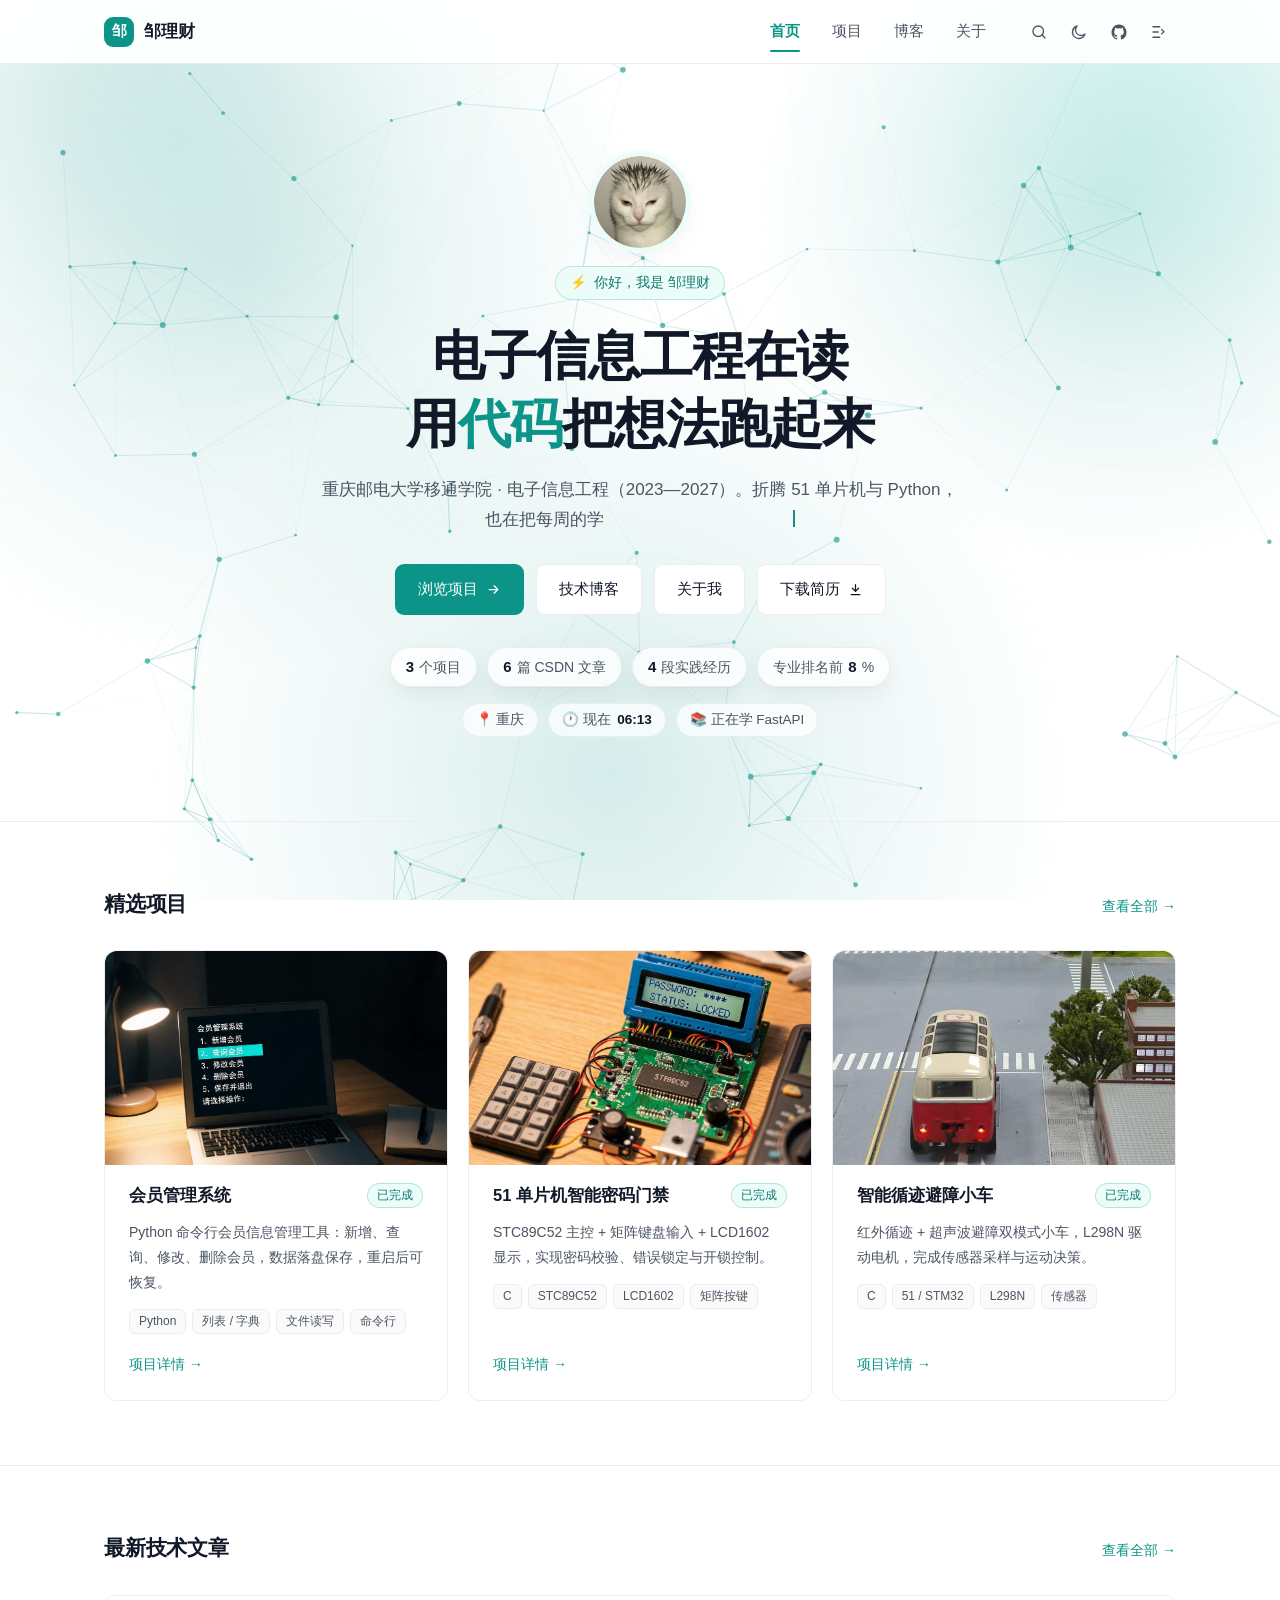
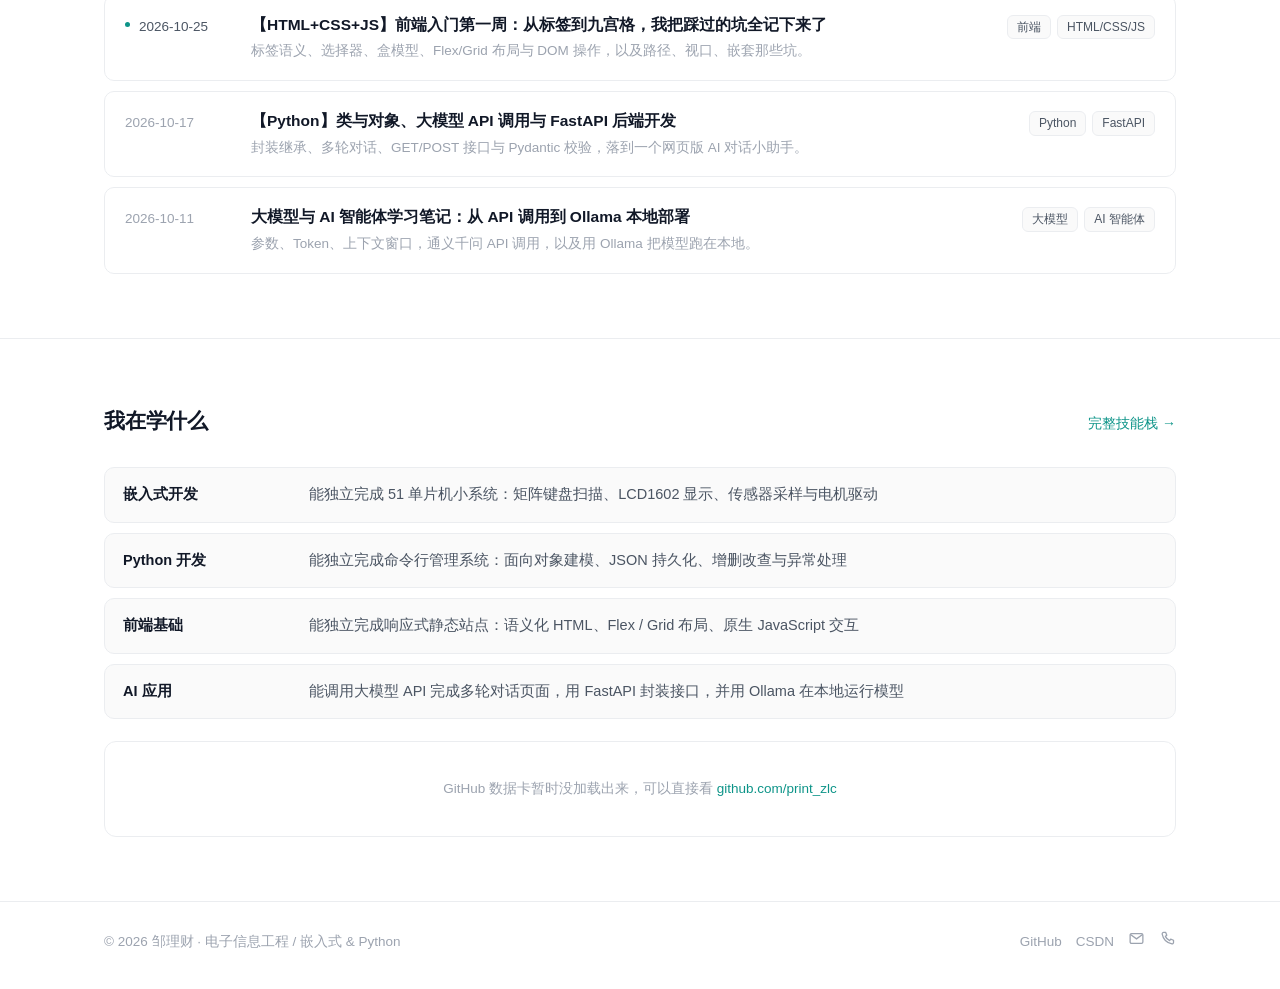
==== index.html @ 357a4112 "Add files via upload" ====
<!DOCTYPE html>
<html lang="zh-CN">
<head>
<meta charset="UTF-8">
<meta name="viewport" content="width=device-width, initial-scale=1.0">
<title>邹理财 · 电子信息工程在读 / 嵌入式 & Python</title>
<meta name="description" content="邹理财的个人主页：重庆邮电大学移通学院电子信息工程在读，嵌入式与 Python 开发方向，记录项目与 CSDN 技术文章。">
<meta property="og:type" content="website">
<meta property="og:title" content="邹理财 · 电子信息工程在读 / 嵌入式 & Python">
<meta property="og:description" content="电子信息工程在读，做过 51 单片机门禁与循迹小车，也用 Python 写工具、记博客。">
<meta property="og:image" content="images/avatar.jpg">
<link rel="stylesheet" href="css/style.css">
<link rel="icon" href="favicon.svg" type="image/svg+xml">
<script>(function(){var t=localStorage.getItem("theme");if(!t&&window.matchMedia&&window.matchMedia("(prefers-color-scheme: dark)").matches){t="dark";}if(t==="dark"){document.documentElement.setAttribute("data-theme","dark");}})();</script>
</head>
<body>

<!-- 顶部滚动进度条 -->
<div class="scroll-progress" id="scrollProgress"></div>

<!-- 动态粒子背景画布 -->
<canvas id="bgCanvas" aria-hidden="true"></canvas>

<!-- ================= 顶部导航 ================= -->
<header class="nav">
    <div class="nav-inner">
        <a class="brand" href="index.html">
            <span class="brand-mark">邹</span>
            邹理财
        </a>

        <nav class="nav-links" id="navLinks">
            <a href="index.html" class="active">首页</a>
            <a href="projects.html">项目</a>
            <a href="blog.html">博客</a>
            <a href="about.html">关于</a>
        </nav>

        <div class="nav-tools">
            <button class="icon-btn" id="searchBtn" title="搜索文章" aria-label="搜索">
                <svg viewBox="0 0 24 24" fill="none" stroke="currentColor" stroke-width="1.8">
                    <circle cx="11" cy="11" r="7"/><path d="m20 20-3.2-3.2" stroke-linecap="round"/>
                </svg>
            </button>
            <button class="icon-btn" id="themeBtn" title="切换深浅色" aria-label="切换主题">
                <svg viewBox="0 0 24 24" fill="none" stroke="currentColor" stroke-width="1.8" stroke-linecap="round"><path d="M20 14.5A8.5 8.5 0 1 1 9.5 4a6.8 6.8 0 0 0 10.5 10.5Z" stroke-linejoin="round"/></svg>
            </button>
            <a class="icon-btn" href="https://github.com/print_zlc" target="_blank" rel="noopener" title="GitHub" aria-label="GitHub">
                <svg viewBox="0 0 24 24" fill="currentColor">
                    <path d="M12 2C6.48 2 2 6.58 2 12.25c0 4.53 2.87 8.37 6.84 9.72.5.1.68-.22.68-.49v-1.7c-2.78.62-3.37-1.37-3.37-1.37-.45-1.18-1.11-1.5-1.11-1.5-.91-.63.07-.62.07-.62 1 .07 1.53 1.06 1.53 1.06.9 1.57 2.34 1.12 2.91.85.09-.66.35-1.12.63-1.38-2.22-.26-4.56-1.14-4.56-5.06 0-1.12.39-2.03 1.03-2.75-.1-.26-.45-1.3.1-2.71 0 0 .84-.28 2.75 1.05a9.3 9.3 0 0 1 5 0c1.91-1.33 2.75-1.05 2.75-1.05.55 1.41.2 2.45.1 2.71.64.72 1.03 1.63 1.03 2.75 0 3.93-2.34 4.8-4.57 5.05.36.32.68.94.68 1.9v2.82c0 .27.18.6.69.49A10.26 10.26 0 0 0 22 12.25C22 6.58 17.52 2 12 2Z"/>
                </svg>
            </a>
            <a class="icon-btn" href="https://blog.csdn.net/print_zlc" target="_blank" rel="noopener" title="CSDN" aria-label="CSDN">
                <svg viewBox="0 0 24 24" fill="none" stroke="currentColor" stroke-width="1.8" stroke-linecap="round">
                    <path d="M4 5h9M4 12h7M4 19h9"/><path d="m15.5 8.5 3 3-3 3"/>
                </svg>
            </a>
            <button class="icon-btn nav-toggle" id="navToggle" aria-label="展开菜单">
                <svg viewBox="0 0 24 24" fill="none" stroke="currentColor" stroke-width="1.8" stroke-linecap="round">
                    <path d="M4 7h16M4 12h16M4 17h16"/>
                </svg>
            </button>
        </div>
    </div>
</header>

<main>
    <!-- ================= 首屏 ================= -->
    <section class="hero">
        <div class="wrap">
            <div class="hero-avatar" id="heroAvatar" title="点我转一圈">
                <img src="images/avatar.jpg" alt="邹理财的头像" width="240" height="240">
            </div>
            <span class="badge"><span class="bolt">⚡</span> 你好，我是 邹理财</span>
            <h1>电子信息工程在读<br>用<em>代码</em>把想法跑起来</h1>
            <p class="hero-sub" data-typewriter>
                重庆邮电大学移通学院 · 电子信息工程（2023—2027）。折腾 51 单片机与 Python，
                也在把每周的学习和踩坑写成技术博客。
            </p>
            <div class="btn-row">
                <a class="btn btn-primary" href="projects.html">浏览项目
                    <svg width="15" height="15" viewBox="0 0 24 24" fill="none" stroke="currentColor" stroke-width="2" stroke-linecap="round"><path d="M5 12h14M13 6l6 6-6 6"/></svg>
                </a>
                <a class="btn btn-ghost" href="blog.html">技术博客</a>
                <a class="btn btn-ghost" href="about.html">关于我</a>
                <a class="btn btn-ghost" href="assets/resume.pdf" download="邹理财-简历.pdf">
                    下载简历
                    <svg width="15" height="15" viewBox="0 0 24 24" fill="none" stroke="currentColor" stroke-width="2" stroke-linecap="round" stroke-linejoin="round"><path d="M12 4v11M7 10l5 5 5-5M5 20h14"/></svg>
                </a>
            </div>
            <div class="hero-meta">
                <span><b data-stat="projects">3</b> 个项目</span>
                <span><b data-stat="posts">6</b> 篇 CSDN 文章</span>
                <span><b data-stat="practices">4</b> 段实践经历</span>
                <span>专业排名前 <b data-stat="rank">8</b>%</span>
            </div>
            <div class="status-line">
                <span>📍 重庆</span>
                <span>🕐 现在 <b id="nowTime">--:--</b></span>
                <span>📚 正在学 FastAPI</span>
            </div>
        </div>
    </section>

    <!-- ================= 精选项目 ================= -->
    <section class="section">
        <div class="wrap">
            <div class="section-head">
                <h2>精选项目</h2>
                <a class="more" href="projects.html">查看全部 →</a>
            </div>

            <div class="project-grid">
                <article class="project-card">
                    <div class="project-cover">
                        <img src="images/cover-member.jpg" alt="会员管理系统在终端里的运行界面" loading="lazy" width="1000" height="683">
                    </div>
                    <div class="project-top">
                        <h3>会员管理系统</h3>
                        <span class="status">已完成</span>
                    </div>
                    <p>Python 命令行会员信息管理工具：新增、查询、修改、删除会员，数据落盘保存，重启后可恢复。</p>
                    <div class="stack">
                        <span class="chip">Python</span><span class="chip">列表 / 字典</span>
                        <span class="chip">文件读写</span><span class="chip">命令行</span>
                    </div>
                    <div class="project-links">
                        <a href="projects.html#p-member">项目详情 →</a>
                    </div>
                </article>

                <article class="project-card">
                    <div class="project-cover">
                        <img src="images/cover-door.jpg" alt="51 单片机智能密码门禁实物：开发板、矩阵键盘与 LCD1602" loading="lazy" width="1000" height="683">
                    </div>
                    <div class="project-top">
                        <h3>51 单片机智能密码门禁</h3>
                        <span class="status">已完成</span>
                    </div>
                    <p>STC89C52 主控 + 矩阵键盘输入 + LCD1602 显示，实现密码校验、错误锁定与开锁控制。</p>
                    <div class="stack">
                        <span class="chip">C</span><span class="chip">STC89C52</span>
                        <span class="chip">LCD1602</span><span class="chip">矩阵按键</span>
                    </div>
                    <div class="project-links">
                        <a href="projects.html#p-door">项目详情 →</a>
                    </div>
                </article>

                <article class="project-card">
                    <div class="project-cover">
                        <img class="cover-car" src="images/car-1.jpg" alt="智能循迹避障小车在沙盘道路上测试" loading="lazy" width="680" height="1209">
                    </div>
                    <div class="project-top">
                        <h3>智能循迹避障小车</h3>
                        <span class="status">已完成</span>
                    </div>
                    <p>红外循迹 + 超声波避障双模式小车，L298N 驱动电机，完成传感器采样与运动决策。</p>
                    <div class="stack">
                        <span class="chip">C</span><span class="chip">51 / STM32</span>
                        <span class="chip">L298N</span><span class="chip">传感器</span>
                    </div>
                    <div class="project-links">
                        <a href="projects.html#p-car">项目详情 →</a>
                    </div>
                </article>
            </div>
        </div>
    </section>

    <!-- ================= 最新技术文章 ================= -->
    <section class="section">
        <div class="wrap">
            <div class="section-head">
                <h2>最新技术文章</h2>
                <a class="more" href="blog.html">查看全部 →</a>
            </div>

            <div class="post-list">
                <a class="post-row is-latest" href="https://blog.csdn.net/print_zlc/article/details/169063188" target="_blank" rel="noopener">
                    <span class="post-date">2026-10-25</span>
                    <div class="post-main">
                        <h3>【HTML+CSS+JS】前端入门第一周：从标签到九宫格，我把踩过的坑全记下来了</h3>
                        <p>标签语义、选择器、盒模型、Flex/Grid 布局与 DOM 操作，以及路径、视口、嵌套那些坑。</p>
                    </div>
                    <div class="post-tags"><span class="chip">前端</span><span class="chip">HTML/CSS/JS</span></div>
                </a>

                <a class="post-row" href="https://blog.csdn.net/print_zlc/article/details/168247085" target="_blank" rel="noopener">
                    <span class="post-date">2026-10-17</span>
                    <div class="post-main">
                        <h3>【Python】类与对象、大模型 API 调用与 FastAPI 后端开发</h3>
                        <p>封装继承、多轮对话、GET/POST 接口与 Pydantic 校验，落到一个网页版 AI 对话小助手。</p>
                    </div>
                    <div class="post-tags"><span class="chip">Python</span><span class="chip">FastAPI</span></div>
                </a>

                <a class="post-row" href="https://blog.csdn.net/print_zlc/article/details/167587743" target="_blank" rel="noopener">
                    <span class="post-date">2026-10-11</span>
                    <div class="post-main">
                        <h3>大模型与 AI 智能体学习笔记：从 API 调用到 Ollama 本地部署</h3>
                        <p>参数、Token、上下文窗口，通义千问 API 调用，以及用 Ollama 把模型跑在本地。</p>
                    </div>
                    <div class="post-tags"><span class="chip">大模型</span><span class="chip">AI 智能体</span></div>
                </a>
            </div>
        </div>
    </section>

    <!-- ================= 技能方向 ================= -->
    <section class="section">
        <div class="wrap">
            <div class="section-head">
                <h2>我在学什么</h2>
                <a class="more" href="about.html">完整技能栈 →</a>
            </div>

            <div class="skill-list">
                <div class="skill-item"><b>嵌入式开发</b><span>能独立完成 51 单片机小系统：矩阵键盘扫描、LCD1602 显示、传感器采样与电机驱动</span></div>
                <div class="skill-item"><b>Python 开发</b><span>能独立完成命令行管理系统：面向对象建模、JSON 持久化、增删改查与异常处理</span></div>
                <div class="skill-item"><b>前端基础</b><span>能独立完成响应式静态站点：语义化 HTML、Flex / Grid 布局、原生 JavaScript 交互</span></div>
                <div class="skill-item"><b>AI 应用</b><span>能调用大模型 API 完成多轮对话页面，用 FastAPI 封装接口，并用 Ollama 在本地运行模型</span></div>
            </div>

            <div class="gh-card" id="ghCard">
                <img src="https://github-readme-stats.vercel.app/api?username=print_zlc&amp;show_icons=true&amp;hide_border=true&amp;locale=cn&amp;theme=default"
                     alt="print_zlc 的 GitHub 活跃度统计" loading="lazy" width="467" height="195"
                     onerror="this.parentNode.classList.add('is-error')">
                <p class="gh-fallback">GitHub 数据卡暂时没加载出来，可以直接看 <a href="https://github.com/print_zlc" target="_blank" rel="noopener">github.com/print_zlc</a></p>
            </div>
        </div>
    </section>
</main>

<!-- ================= 页脚 ================= -->
<footer class="footer">
    <div class="footer-inner">
        <span>© <span id="year"></span> 邹理财 · 电子信息工程 / 嵌入式 & Python</span>
        <div class="footer-links">
            <a href="https://github.com/print_zlc" target="_blank" rel="noopener">GitHub</a>
            <a href="https://blog.csdn.net/print_zlc" target="_blank" rel="noopener">CSDN</a>
            <a href="#" data-contact="email" aria-label="邮箱" title="点击给邹理财发邮件">
                <svg viewBox="0 0 24 24" fill="none" stroke="currentColor" stroke-width="1.8"><rect x="3" y="5" width="18" height="14" rx="2"/><path d="m3.5 6.5 8.5 6 8.5-6"/></svg>
            </a>
            <a href="#" data-contact="phone" aria-label="电话" title="点击拨打邹理财的电话">
                <svg viewBox="0 0 24 24" fill="none" stroke="currentColor" stroke-width="1.8"><path d="M6.5 3.5h3l1.5 4-2 1.5a12 12 0 0 0 6 6l1.5-2 4 1.5v3a2 2 0 0 1-2.2 2A17.5 17.5 0 0 1 4.5 5.7a2 2 0 0 1 2-2.2Z" stroke-linejoin="round"/></svg>
            </a>
        </div>
    </div>
</footer>

<!-- ================= 搜索弹层 ================= -->
<div class="search-mask" id="searchMask">
    <div class="search-panel">
        <input class="search-input" id="searchInput" type="text" placeholder="搜索站内内容：文章 / 项目 / 技能…">
        <div class="search-results" id="searchResults"></div>
    </div>
</div>

<button id="backTop" aria-label="回到顶部">
    <svg width="16" height="16" viewBox="0 0 24 24" fill="none" stroke="currentColor" stroke-width="2" stroke-linecap="round"><path d="M12 19V5M6 11l6-6 6 6"/></svg>
</button>

<script src="js/background.js" defer></script>
<script src="js/main.js" defer></script>
</body>
</html>
---- css/style.css ----
/* ============================================================
   邹理财 · 个人主页样式
   风格：干净现代技术风（白底 + 青绿主色 + 发丝分割线 + 左侧时间轴）
   ============================================================ */

/* ---------- 颜色与尺寸变量：改这里即可换整站配色 ---------- */
:root {
    --bg: #ffffff;
    --bg-soft: #fafafa;
    --text: #111827;
    --text-2: #4b5563;
    --muted: #9ca3af;
    --line: #ebedf0;
    --accent: #0d9488;
    --accent-dark: #0f766e;
    --accent-soft: #ecfdf9;
    --card: #ffffff;
    --shadow: 0 1px 2px rgba(16,24,40,.04), 0 8px 24px rgba(16,24,40,.06);
    --nav-h: 64px;
    --maxw: 1120px;
}

/* 深色模式：html 加 data-theme="dark" 即整体切换 */
html[data-theme="dark"] {
    --bg: #0f1115;
    --bg-soft: #15181d;
    --text: #f3f4f6;
    --text-2: #b6bcc6;
    --muted: #7d8590;
    --line: #24282f;
    --accent: #2dd4bf;
    --accent-dark: #5eead4;
    --accent-soft: #11211f;
    --card: #15181d;
    --shadow: 0 1px 2px rgba(0,0,0,.3), 0 8px 24px rgba(0,0,0,.35);
}

* { margin: 0; padding: 0; box-sizing: border-box; }
html { scroll-behavior: smooth; }

body {
    font-family: -apple-system, BlinkMacSystemFont, "Segoe UI", "PingFang SC",
                 "Hiragino Sans GB", "Microsoft YaHei", sans-serif;
    font-size: 16px;
    line-height: 1.75;
    color: var(--text);
    background: var(--bg);
    -webkit-font-smoothing: antialiased;
    transition: background .2s, color .2s;
    overflow-x: hidden;
}

a { color: inherit; text-decoration: none; }
ul, ol { list-style: none; }
img { max-width: 100%; display: block; }
button { font: inherit; color: inherit; background: none; border: none; cursor: pointer; }
::selection { background: var(--accent); color: #fff; }

/* 动态粒子背景画布：铺满全屏，压在内容下面 */
#bgCanvas {
    position: fixed;
    inset: 0;
    width: 100%;
    height: 100%;
    z-index: 0;
    pointer-events: none;
}
.nav, main, .footer { position: relative; z-index: 1; }

.wrap { max-width: var(--maxw); margin: 0 auto; padding: 0 24px; }
.wrap-narrow { max-width: 780px; margin: 0 auto; padding: 0 24px; }

/* ---------- 顶部导航 ---------- */
.nav {
    position: sticky;
    top: 0;
    height: var(--nav-h);
    background: color-mix(in srgb, var(--bg) 88%, transparent);
    border-bottom: 1px solid var(--line);
    backdrop-filter: saturate(180%) blur(10px);
    z-index: 50;
}
.nav-inner {
    max-width: var(--maxw);
    height: 100%;
    margin: 0 auto;
    padding: 0 24px;
    display: flex;
    align-items: center;
    gap: 22px;
}
.brand { display: flex; align-items: center; gap: 10px; font-weight: 700; font-size: 17px; }
.brand-mark {
    width: 30px; height: 30px;
    display: grid; place-items: center;
    background: var(--accent);
    color: #fff;
    border-radius: 9px;
    font-size: 15px;
    font-weight: 700;
}

.nav-links { display: flex; gap: 4px; margin-left: auto; }
.nav-links a {
    position: relative;
    padding: 6px 14px;
    border-radius: 8px;
    font-size: 15px;
    color: var(--text-2);
    transition: color .15s, background .15s;
}
.nav-links a:hover { color: var(--text); background: var(--bg-soft); }
.nav-links a.active { color: var(--accent); font-weight: 600; }
.nav-links a.active::after {
    content: "";
    position: absolute;
    left: 14px; right: 14px; bottom: -1px;
    height: 2px;
    background: var(--accent);
    border-radius: 2px;
}

.nav-tools { display: flex; align-items: center; gap: 6px; }
.icon-btn {
    width: 34px; height: 34px;
    display: grid; place-items: center;
    border-radius: 8px;
    color: var(--text-2);
    transition: background .15s, color .15s;
}
.icon-btn:hover { background: var(--bg-soft); color: var(--text); }
.icon-btn svg { width: 18px; height: 18px; }
.nav-toggle { display: none; }

/* ---------- 首屏 ---------- */
.hero {
    position: relative;
    overflow: hidden;
    padding: 92px 0 84px;
    text-align: center;
    border-bottom: 1px solid var(--line);
}
/* 首屏柔光：CSS 渐变动画，营造呼吸感（原创，不复制任何站点效果） */
.hero::before,
.hero::after {
    content: "";
    position: absolute;
    border-radius: 50%;
    filter: blur(80px);
    pointer-events: none;
    animation: floatGlow 14s ease-in-out infinite;
}
.hero::before {
    width: 520px; height: 520px;
    top: -260px; left: -120px;
    background: radial-gradient(circle, rgba(13,148,136,.20), transparent 70%);
}
.hero::after {
    width: 560px; height: 560px;
    top: -240px; right: -160px;
    background: radial-gradient(circle, rgba(45,212,191,.18), transparent 70%);
    animation-delay: -7s;
}
@keyframes floatGlow {
    0%, 100% { transform: translate3d(0, 0, 0) scale(1); }
    50%      { transform: translate3d(24px, 18px, 0) scale(1.08); }
}
.hero .wrap { position: relative; z-index: 1; }

.badge {
    display: inline-flex;
    align-items: center;
    gap: 7px;
    padding: 4px 14px;
    margin-bottom: 22px;
    background: var(--accent-soft);
    color: var(--accent-dark);
    border: 1px solid rgba(13,148,136,.22);
    border-radius: 999px;
    font-size: 13.5px;
    font-weight: 500;
}
.badge .bolt { color: var(--accent); }

.hero h1 {
    font-size: clamp(2.2rem, 5.2vw, 3.3rem);
    line-height: 1.3;
    letter-spacing: -1px;
    margin-bottom: 16px;
    font-weight: 800;
}
.hero h1 em { font-style: normal; color: var(--accent); }

.hero-sub { max-width: 640px; margin: 0 auto 30px; color: var(--text-2); font-size: 17px; }

.btn-row { display: flex; justify-content: center; flex-wrap: wrap; gap: 12px; }
.btn {
    display: inline-flex;
    align-items: center;
    gap: 8px;
    padding: 11px 22px;
    border-radius: 9px;
    font-size: 15px;
    font-weight: 500;
    border: 1px solid transparent;
    transition: transform .12s, background .15s, border-color .15s, color .15s;
}
.btn-primary { background: var(--accent); color: #fff; }
.btn-primary:hover { background: var(--accent-dark); transform: translateY(-1px); }
.btn-ghost { border-color: var(--line); color: var(--text); background: var(--card); }
.btn-ghost:hover { border-color: var(--accent); color: var(--accent); }

.hero-meta {
    display: flex;
    justify-content: center;
    flex-wrap: wrap;
    gap: 10px;
    margin-top: 32px;
    font-size: 14px;
    color: var(--text-2);
}
/* 每个数字做成半透明胶囊，压在粒子光斑上也看得清 */
.hero-meta span {
    display: inline-flex;
    align-items: baseline;
    gap: 5px;
    padding: 6px 15px;
    border: 1px solid var(--line);
    border-radius: 999px;
    background: var(--card);
    box-shadow: var(--shadow);
}
.hero-meta b { color: var(--text); font-weight: 700; font-size: 15px; }

/* ---------- 通用区块 ---------- */
.section { padding: 64px 0; }
.section + .section { border-top: 1px solid var(--line); }
.section-head {
    display: flex;
    align-items: baseline;
    justify-content: space-between;
    gap: 16px;
    margin-bottom: 28px;
}
.section-head h2 { font-size: 21px; font-weight: 700; letter-spacing: -.2px; }
.section-head .more { font-size: 14px; color: var(--accent); font-weight: 500; white-space: nowrap; }
.section-head .more:hover { text-decoration: underline; }

/* ---------- 项目卡片 ---------- */
.project-grid {
    display: grid;
    grid-template-columns: repeat(auto-fit, minmax(min(320px, 100%), 1fr));
    gap: 20px;
}
.project-card {
    display: flex;
    flex-direction: column;
    background: var(--card);
    border: 1px solid var(--line);
    border-radius: 12px;
    padding: 24px;
    transition: border-color .15s, box-shadow .2s, transform .15s;
}
.project-card:hover { border-color: rgba(13,148,136,.45); box-shadow: var(--shadow); transform: translateY(-2px); }
.project-top { display: flex; align-items: center; justify-content: space-between; gap: 12px; margin-bottom: 10px; }
.project-top h3 { font-size: 16.5px; font-weight: 700; }
.status {
    flex-shrink: 0;
    padding: 1px 9px;
    font-size: 11.5px;
    border-radius: 999px;
    border: 1px solid rgba(13,148,136,.25);
    background: var(--accent-soft);
    color: var(--accent-dark);
}
.status.plan { border-color: var(--line); background: var(--bg-soft); color: var(--muted); }
.project-card p { font-size: 14px; color: var(--text-2); line-height: 1.8; }
.stack { display: flex; flex-wrap: wrap; gap: 6px; margin: 14px 0 18px; }
.chip {
    padding: 1px 9px;
    font-size: 12px;
    line-height: 1.7;
    color: var(--text-2);
    background: var(--bg-soft);
    border: 1px solid var(--line);
    border-radius: 6px;
    white-space: nowrap;
}
.project-links { margin-top: auto; display: flex; gap: 18px; font-size: 14px; }
.project-links a { color: var(--accent); font-weight: 500; }
.project-links a:hover { text-decoration: underline; }

/* 分类筛选按钮 */
.filters { display: flex; flex-wrap: wrap; gap: 8px; margin-bottom: 26px; }
.filter-btn {
    padding: 6px 14px;
    font-size: 13.5px;
    color: var(--text-2);
    border: 1px solid var(--line);
    border-radius: 999px;
    transition: all .15s;
}
.filter-btn:hover { border-color: var(--accent); color: var(--accent); }
.filter-btn.active { background: var(--accent); border-color: var(--accent); color: #fff; }

/* ---------- 时间轴（博客文章的左侧时间条） ---------- */
.timeline { position: relative; padding-left: 38px; margin-top: 8px; }
.timeline::before {
    content: "";
    position: absolute;
    left: 10px; top: 8px; bottom: 10px;
    width: 2px;
    background: linear-gradient(to bottom, var(--accent), var(--line) 70%);
    border-radius: 2px;
}
.tl-item { position: relative; padding-bottom: 26px; }
.tl-item:last-child { padding-bottom: 0; }
/* 时间轴节点：空心圆点 + 外圈留白，模拟时间刻度 */
.tl-item::before {
    content: "";
    position: absolute;
    left: -34px; top: 7px;
    width: 9px; height: 9px;
    border-radius: 50%;
    background: var(--bg);
    border: 2px solid var(--accent);
    box-shadow: 0 0 0 4px var(--bg);
}
.tl-item:first-child::before { background: var(--accent); }

.tl-date {
    display: inline-block;
    margin-bottom: 6px;
    font-size: 12.5px;
    letter-spacing: .4px;
    color: var(--muted);
    font-variant-numeric: tabular-nums;
}
.tl-card {
    display: block;
    padding: 16px 18px;
    background: var(--card);
    border: 1px solid var(--line);
    border-radius: 10px;
    transition: border-color .15s, transform .15s, box-shadow .15s;
}
.tl-card:hover {
    border-color: rgba(13,148,136,.45);
    transform: translateX(3px);
    box-shadow: var(--shadow);
}
.tl-card h3 { font-size: 15.5px; font-weight: 600; line-height: 1.55; margin-bottom: 5px; }
.tl-card:hover h3 { color: var(--accent); }
.tl-card p { font-size: 13.5px; color: var(--muted); line-height: 1.7; margin-bottom: 10px; }
.tl-tags { display: flex; flex-wrap: wrap; gap: 6px; }

/* 年份分组标题 */
.tl-year {
    position: relative;
    margin: 0 0 16px;
    font-size: 13px;
    font-weight: 600;
    color: var(--muted);
    letter-spacing: 1px;
}

/* ---------- 文章列表（首页精简版）：与项目卡片同款白底卡片 ---------- */
.post-list { display: grid; gap: 10px; }
.post-row {
    display: grid;
    grid-template-columns: 108px 1fr auto;
    align-items: start;
    gap: 18px;
    padding: 17px 20px;
    background: var(--card);
    border: 1px solid var(--line);
    border-radius: 10px;
    transition: border-color .15s, box-shadow .15s, transform .15s;
}
.post-row:hover {
    border-color: rgba(13,148,136,.45);
    box-shadow: var(--shadow);
    transform: translateX(3px);
}
.post-date { position: relative; font-size: 13.5px; color: var(--muted); padding-top: 2px; font-variant-numeric: tabular-nums; }
.post-row.is-latest .post-date { color: var(--text-2); padding-left: 14px; }
.post-row.is-latest .post-date::before {
    content: "";
    position: absolute;
    left: 0; top: 9px;
    width: 5px; height: 5px;
    border-radius: 50%;
    background: var(--accent);
}
.post-main h3 { font-size: 15.5px; font-weight: 600; line-height: 1.5; margin-bottom: 4px; }
.post-row:hover .post-main h3 { color: var(--accent); }
.post-main p {
    font-size: 13.5px;
    color: var(--muted);
    line-height: 1.7;
    display: -webkit-box;
    -webkit-line-clamp: 1;
    -webkit-box-orient: vertical;
    overflow: hidden;
}
.post-tags { display: flex; gap: 6px; flex-wrap: wrap; justify-content: flex-end; padding-top: 2px; }

/* ---------- 页面标题 / 正文 ---------- */
.page-head { padding: 56px 0 8px; }
.page-head h1 { font-size: 34px; font-weight: 800; letter-spacing: -.5px; }
.page-head p { color: var(--muted); font-size: 14.5px; margin-top: 6px; }

/* 正文卡片：白底 + 边框 + 圆角 + 内边距，让文字从粒子背景里“浮”起来 */
.prose {
    padding: 34px 36px;
    background: var(--card);
    border: 1px solid var(--line);
    border-radius: 14px;
    box-shadow: var(--shadow);
}
/* 卡片里的第一个标题不要留出上边距，避免顶部空一大块 */
.prose > :first-child { margin-top: 0; }

.prose h2 {
    font-size: 21px;
    font-weight: 700;
    margin: 40px 0 14px;
    padding-bottom: 10px;
    border-bottom: 1px solid var(--line);
}
.prose h3 { font-size: 17px; font-weight: 600; margin: 26px 0 8px; }
.prose p { margin-bottom: 16px; color: var(--text-2); }
.prose ul { margin: 0 0 18px 20px; list-style: disc; color: var(--text-2); }
.prose li { margin-bottom: 7px; }
.prose strong { color: var(--text); }
.prose a { color: var(--accent); }
.prose a:hover { text-decoration: underline; }

/* 项目详情：一个项目一张卡片，卡片之间留出明显间隔 */
.project-detail { margin-bottom: 26px; scroll-margin-top: calc(var(--nav-h) + 16px); }
.project-detail:last-child { margin-bottom: 0; }

/* 技术栈列表：每行也是一张卡片 */
.skill-list { display: grid; gap: 10px; }
.skill-item {
    display: grid;
    grid-template-columns: 170px 1fr;
    gap: 16px;
    padding: 14px 18px;
    background: var(--bg-soft);
    border: 1px solid var(--line);
    border-radius: 10px;
    font-size: 14.5px;
}
.skill-item b { font-weight: 600; }
.skill-item span { color: var(--text-2); }

/* 联系卡片 */
.contact-row { display: flex; flex-wrap: wrap; gap: 12px; }
.contact-card {
    flex: 1 1 200px;
    padding: 18px 20px;
    border: 1px solid var(--line);
    border-radius: 10px;
    background: var(--card);
    transition: border-color .15s, background .15s;
}
.contact-card:hover { border-color: var(--accent); background: var(--accent-soft); }
.contact-card b { display: block; font-size: 14.5px; margin-bottom: 2px; }
.contact-card span { font-size: 13.5px; color: var(--muted); word-break: break-all; }

/* ---------- 页脚 ---------- */
.footer { border-top: 1px solid var(--line); padding: 28px 0 34px; font-size: 13.5px; color: var(--muted); }
.footer-inner {
    max-width: var(--maxw);
    margin: 0 auto;
    padding: 0 24px;
    display: flex;
    align-items: center;
    justify-content: space-between;
    gap: 16px;
    flex-wrap: wrap;
}
.footer-links { display: flex; align-items: center; gap: 14px; }
.footer-links a:hover { color: var(--accent); }
.footer svg { width: 17px; height: 17px; }

/* ---------- 搜索弹层 ---------- */
.search-mask {
    position: fixed;
    inset: 0;
    z-index: 100;
    display: none;
    background: rgba(17,24,39,.35);
    backdrop-filter: blur(3px);
    padding: 100px 20px;
}
.search-mask.open { display: block; }
.search-panel {
    max-width: 640px;
    margin: 0 auto;
    background: var(--bg);
    border: 1px solid var(--line);
    border-radius: 14px;
    box-shadow: 0 24px 60px rgba(0,0,0,.18);
    overflow: hidden;
}
.search-input {
    width: 100%;
    padding: 16px 20px;
    border: none;
    border-bottom: 1px solid var(--line);
    background: transparent;
    color: var(--text);
    font-size: 15.5px;
    outline: none;
}
.search-results { max-height: 380px; overflow-y: auto; padding: 8px; }
.search-item { display: block; padding: 10px 12px; border-radius: 8px; }
.search-item:hover { background: var(--accent-soft); }
.search-item b { display: block; font-size: 14.5px; font-weight: 600; }
.search-item span { font-size: 12.5px; color: var(--muted); }
.search-empty { padding: 26px; text-align: center; color: var(--muted); font-size: 14px; }

/* ---------- 回到顶部 ---------- */
#backTop {
    position: fixed;
    right: 22px; bottom: 24px;
    width: 40px; height: 40px;
    display: grid; place-items: center;
    background: var(--card);
    border: 1px solid var(--line);
    border-radius: 10px;
    color: var(--text-2);
    box-shadow: var(--shadow);
    opacity: 0;
    visibility: hidden;
    transform: translateY(8px);
    transition: all .2s;
    z-index: 60;
}
#backTop.show { opacity: 1; visibility: visible; transform: translateY(0); }
#backTop:hover { color: var(--accent); border-color: var(--accent); }

/* ---------- 响应式 ---------- */
@media (max-width: 860px) {
    .nav-links {
        position: absolute;
        top: var(--nav-h);
        left: 0; right: 0;
        display: none;
        flex-direction: column;
        gap: 2px;
        padding: 10px 16px 16px;
        background: var(--bg);
        border-bottom: 1px solid var(--line);
        z-index: 49;
    }
    .nav-links.open { display: flex; }
    .nav-links a { padding: 10px 12px; }
    .nav-links a.active::after { display: none; }
    .nav-toggle { display: grid; margin-left: auto; }
    .hero { padding: 64px 0 68px; }
    .section { padding: 48px 0; }
    .post-row { grid-template-columns: 1fr auto; gap: 8px 12px; }
    .post-date { grid-column: 1 / -1; order: -1; padding-top: 0; }
    .post-row.is-latest .post-date { padding-left: 14px; }
    .post-tags { justify-content: flex-start; }
    .skill-item { grid-template-columns: 1fr; gap: 2px; }
    .timeline { padding-left: 30px; }
    .tl-item::before { left: -27px; }
    .page-head h1 { font-size: 28px; }
}

/* 尊重系统“减少动态效果”设置：关掉所有动画 */
@media (prefers-reduced-motion: reduce) {
    *, *::before, *::after { animation: none !important; transition: none !important; }
    html { scroll-behavior: auto; }
}

/* ============================================================
   以下为新增样式：首屏头像 / 项目实拍图 / 联系卡片防爬提示
   ============================================================ */

/* 首屏头像：圆形照片，点一下转一圈（彩蛋） */
.hero-avatar {
    width: 92px; height: 92px;
    margin: 0 auto 18px;
    border-radius: 50%;
    overflow: hidden;
    cursor: pointer;
    box-shadow: 0 0 0 5px var(--accent-soft), var(--shadow);
    animation: avatarFloat 7s ease-in-out infinite;
}
.hero-avatar img {
    width: 100%; height: 100%;
    object-fit: cover;
    border-radius: 50%;
    transition: transform .6s cubic-bezier(.34, 1.56, .64, 1);
}
/* 鼠标移上去轻微歪头，点一下整张图转 360° */
.hero-avatar:hover img { transform: rotate(6deg); }
.hero-avatar.spin img { transform: rotate(360deg); }
@keyframes avatarFloat {
    0%, 100% { transform: translateY(0); }
    50%      { transform: translateY(-5px); }
}

/* 项目卡片顶部的实拍图 */
.project-cover {
    margin: -24px -24px 16px;
    aspect-ratio: 16 / 10;
    overflow: hidden;
    border-radius: 12px 12px 0 0;
    background: var(--bg-soft);
}
.project-cover img {
    width: 100%; height: 100%;
    object-fit: cover;
    object-position: center 42%;
    transition: transform .35s ease;
}
.project-card:hover .project-cover img { transform: scale(1.04); }
/* 小车照片是竖构图，封面单独往下取景，保证车体在画面里 */
.project-cover img.cover-car { object-position: center 72%; }

/* 项目详情里的两张并排实拍图 */
.gallery {
    display: grid;
    grid-template-columns: 1fr 1fr;
    gap: 14px;
    margin: 18px 0 22px;
}
.gallery figure {
    margin: 0;
    border: 1px solid var(--line);
    border-radius: 10px;
    overflow: hidden;
    background: var(--bg-soft);
}
.gallery img {
    width: 100%; height: 300px;
    object-fit: cover;
    object-position: center 42%;
}
.gallery figcaption {
    padding: 8px 11px;
    font-size: 12.5px;
    color: var(--muted);
}

/* 联系卡片：默认只显示“点击显示”，点击后由 JS 填入真实号码 */
.contact-card .hint {
    font-size: 13px;
    color: var(--accent);
    font-weight: 500;
}

@media (max-width: 600px) {
    .gallery { grid-template-columns: 1fr; }
    .gallery img { height: 260px; }
}

/* ============================================================
   玻璃拟态：卡片半透明 + 背景模糊，让卡片和粒子背景融在一起
   透明度不低于 .78，保证正文压在高光上依然看得清
   ============================================================ */
.project-card,
.post-row,
.tl-card,
.prose,
.contact-card,
.hero-meta span,
.search-panel,
.comments {
    background: rgba(255, 255, 255, .80);
    -webkit-backdrop-filter: blur(14px) saturate(140%);
    backdrop-filter: blur(14px) saturate(140%);
}
html[data-theme="dark"] .project-card,
html[data-theme="dark"] .post-row,
html[data-theme="dark"] .tl-card,
html[data-theme="dark"] .prose,
html[data-theme="dark"] .contact-card,
html[data-theme="dark"] .hero-meta span,
html[data-theme="dark"] .search-panel,
html[data-theme="dark"] .comments {
    background: rgba(21, 24, 29, .80);
}
/* 不支持背景模糊的浏览器自动退回不透明卡片 */
@supports not ((backdrop-filter: blur(1px)) or (-webkit-backdrop-filter: blur(1px))) {
    .project-card, .post-row, .tl-card, .prose, .contact-card,
    .hero-meta span, .search-panel, .comments { background: var(--card); }
}

/* ---------- 顶部滚动进度条 ---------- */
.scroll-progress {
    position: fixed;
    top: 0; left: 0;
    width: 0; height: 2px;
    background: var(--accent);
    box-shadow: 0 0 8px rgba(13, 148, 136, .55);
    z-index: 120;
    transition: width .08s linear;
}

/* ---------- 页面切换：淡入 + 离场淡出 ---------- */
body { animation: pageIn .32s ease; }
@keyframes pageIn { from { opacity: 0; } to { opacity: 1; } }
body.page-leaving { opacity: 0; transition: opacity .16s ease; }

/* ---------- 首屏副标题打字机 ---------- */
.tw-char { opacity: 0; }
.tw-char.on { opacity: 1; }
.hero-sub.tw::after {
    content: "";
    display: inline-block;
    width: 2px; height: 1em;
    margin-left: 2px;
    background: var(--accent);
    vertical-align: -2px;
    animation: caretBlink .8s step-end infinite;
}
@keyframes caretBlink { 0%, 100% { opacity: 1; } 50% { opacity: 0; } }

/* ---------- 英雄区“现在在做什么”状态条 ---------- */
.status-line {
    display: flex;
    justify-content: center;
    flex-wrap: wrap;
    gap: 10px;
    margin-top: 16px;
    font-size: 13.5px;
    color: var(--text-2);
}
.status-line span {
    display: inline-flex;
    align-items: center;
    gap: 6px;
    padding: 4px 13px;
    border: 1px solid var(--line);
    border-radius: 999px;
    background: rgba(255, 255, 255, .72);
    -webkit-backdrop-filter: blur(8px);
    backdrop-filter: blur(8px);
}
html[data-theme="dark"] .status-line span { background: rgba(21, 24, 29, .72); }
.status-line b { color: var(--text); font-weight: 600; font-variant-numeric: tabular-nums; }

/* ---------- GitHub 活跃度数据卡 ---------- */
.gh-card {
    margin-top: 22px;
    padding: 20px;
    display: flex;
    align-items: center;
    justify-content: center;
    min-height: 96px;
    border: 1px solid var(--line);
    border-radius: 12px;
    background: rgba(255, 255, 255, .80);
    -webkit-backdrop-filter: blur(14px) saturate(140%);
    backdrop-filter: blur(14px) saturate(140%);
}
html[data-theme="dark"] .gh-card { background: rgba(21, 24, 29, .80); }
.gh-card img { max-width: 100%; height: auto; border-radius: 8px; }
.gh-fallback {
    display: none;
    font-size: 13.5px;
    color: var(--muted);
    text-align: center;
    line-height: 1.9;
}
.gh-card.is-error img { display: none; }
.gh-card.is-error .gh-fallback { display: block; }
.gh-fallback a { color: var(--accent); }
.gh-fallback a:hover { text-decoration: underline; }

/* ---------- 留言区（giscus 容器） ---------- */
.comments { margin-top: 4px; padding: 26px 28px; border: 1px solid var(--line); border-radius: 14px; box-shadow: var(--shadow); }
.comments h2 { font-size: 18px; font-weight: 700; margin-bottom: 6px; }
.comments .giscus-note { font-size: 14px; color: var(--text-2); line-height: 1.9; }
.comments .giscus-note code { font-size: 12.5px; color: var(--accent); }
.comments .giscus-note a,
.comments .gh-fallback a { color: var(--accent); }
.comments .giscus-note a:hover { text-decoration: underline; }

/* ---------- 彩蛋提示条 ---------- */
.easter-toast {
    position: fixed;
    left: 50%; bottom: 28px;
    transform: translate(-50%, 12px);
    padding: 9px 20px;
    font-size: 13.5px;
    color: #fff;
    background: rgba(13, 148, 136, .94);
    border-radius: 999px;
    box-shadow: var(--shadow);
    opacity: 0;
    pointer-events: none;
    transition: opacity .25s ease, transform .25s ease;
    z-index: 130;
}
.easter-toast.show { opacity: 1; transform: translate(-50%, 0); }

/* 博客页底部的“更多文章”提示（原先写成内联样式） */
.blog-note {
    margin-top: 32px;
    font-size: 14px;
    color: var(--muted);
}
.blog-note a { color: var(--accent); }
.blog-note a:hover { text-decoration: underline; }

/* 窄屏：正文卡片内边距收紧，技能行改成上下两行 */
@media (max-width: 600px) {
    .prose { padding: 24px 20px; border-radius: 12px; }
    .skill-item { grid-template-columns: 1fr; gap: 4px; }
    .post-row { grid-template-columns: 1fr; gap: 6px; padding: 15px 16px; }
    .post-tags { justify-content: flex-start; }
}
@media (max-width: 600px) {
    .post-date { padding-top: 0; }
}
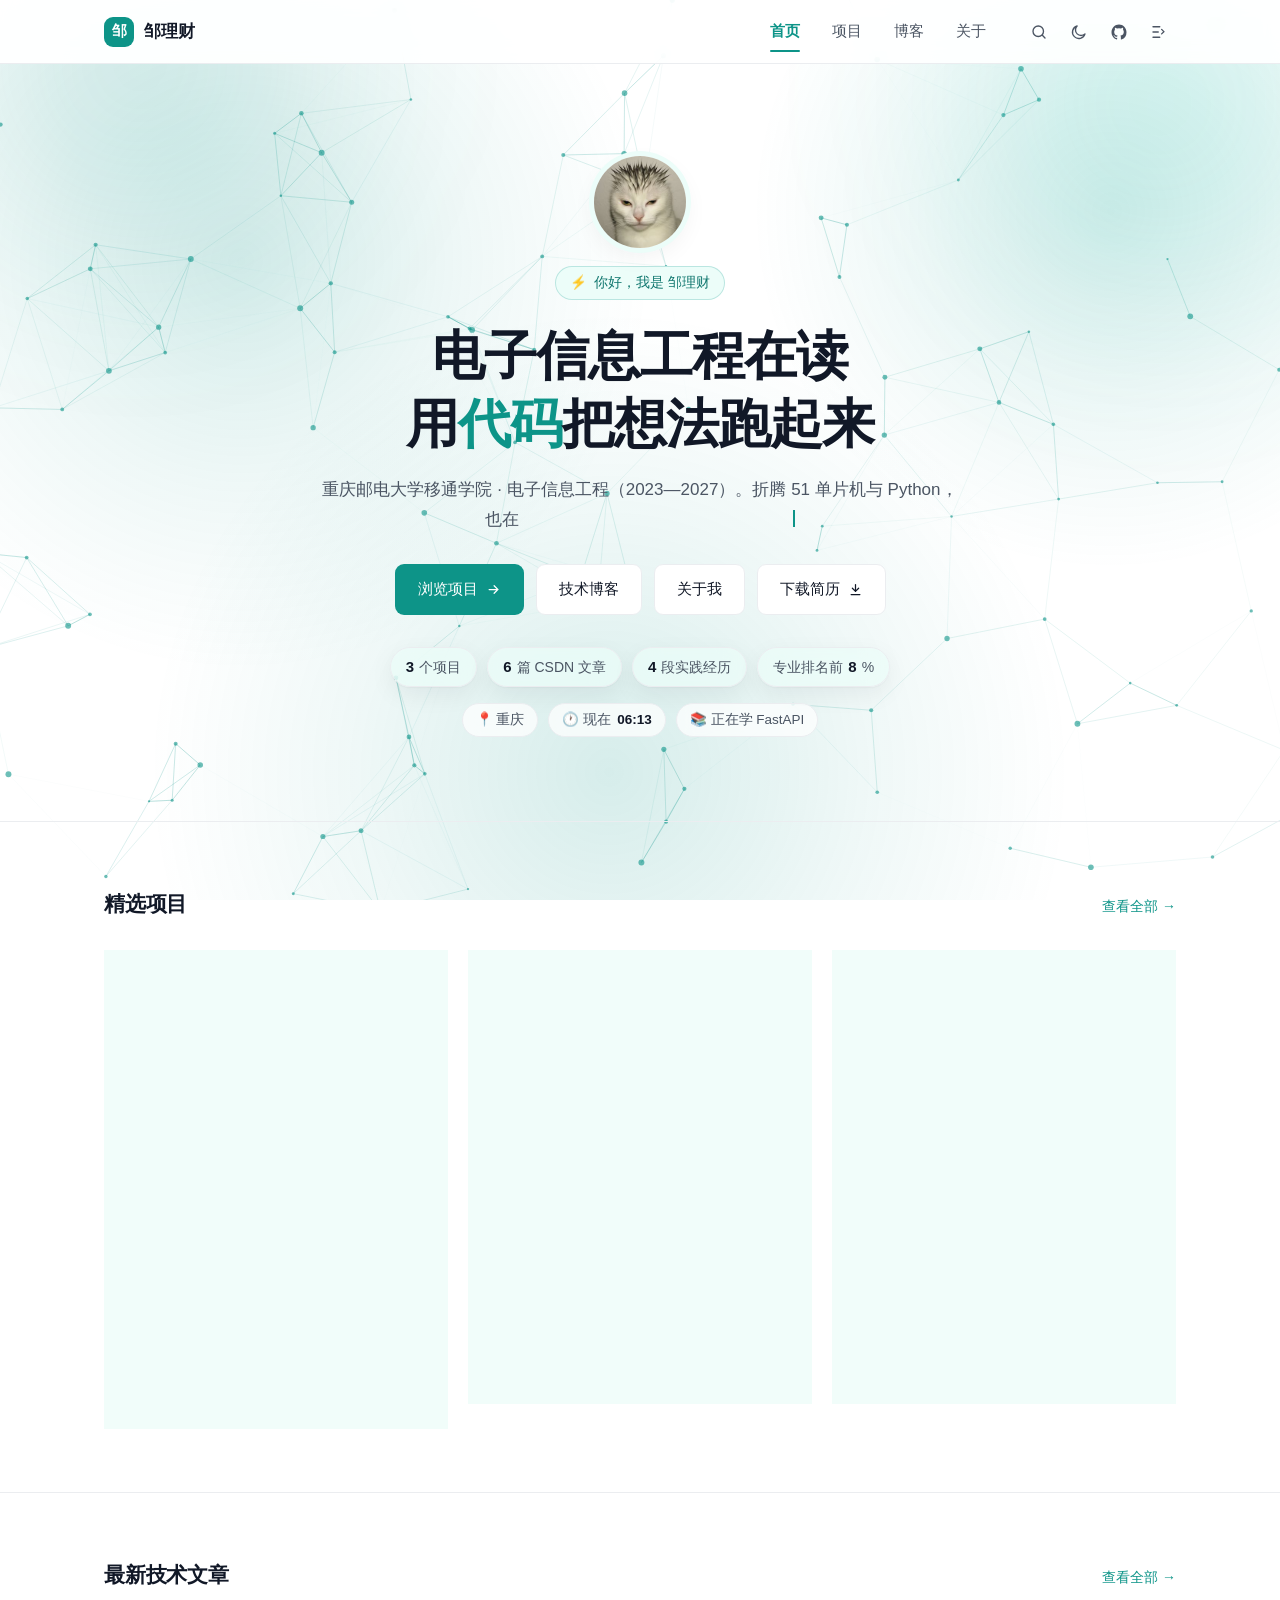
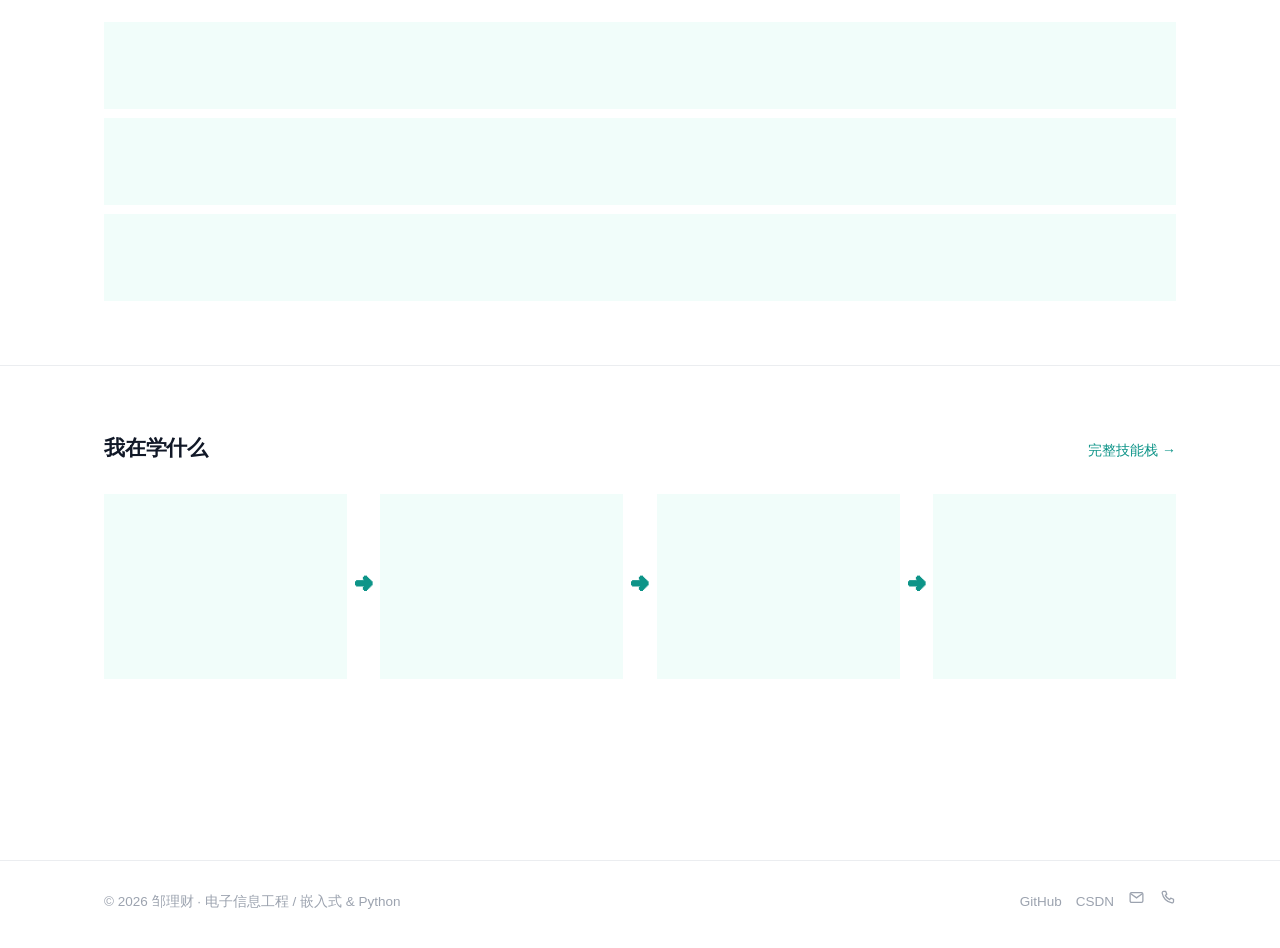
==== commit b893db91: "Add files via upload 优化卡片玻璃底色、标签配色、修复grid拉伸bug、新增头像气泡提示" ====
--- a/index.html
+++ b/index.html
@@ -70,6 +70,7 @@
         <div class="wrap">
             <div class="hero-avatar" id="heroAvatar" title="点我转一圈">
                 <img src="images/avatar.jpg" alt="邹理财的头像" width="240" height="240">
+                <div class="avatar-bubble" id="avatarBubble" role="status" aria-live="polite">🌀 连点两下！别转啦，再转就晕了</div>
             </div>
             <span class="badge"><span class="bolt">⚡</span> 你好，我是 邹理财</span>
             <h1>电子信息工程在读<br>用<em>代码</em>把想法跑起来</h1>
@@ -105,13 +106,13 @@
     <!-- ================= 精选项目 ================= -->
     <section class="section">
         <div class="wrap">
-            <div class="section-head">
+            <div class="section-head reveal">
                 <h2>精选项目</h2>
                 <a class="more" href="projects.html">查看全部 →</a>
             </div>
 
             <div class="project-grid">
-                <article class="project-card">
+                <article class="project-card reveal">
                     <div class="project-cover">
                         <img src="images/cover-member.jpg" alt="会员管理系统在终端里的运行界面" loading="lazy" width="1000" height="683">
                     </div>
@@ -120,16 +121,22 @@
                         <span class="status">已完成</span>
                     </div>
                     <p>Python 命令行会员信息管理工具：新增、查询、修改、删除会员，数据落盘保存，重启后可恢复。</p>
+                    <span class="card-hint">▾ 悬停展开细节</span>
                     <div class="stack">
                         <span class="chip">Python</span><span class="chip">列表 / 字典</span>
                         <span class="chip">文件读写</span><span class="chip">命令行</span>
                     </div>
+                    <div class="project-more">
+                        <p><b>做了什么：</b>录入 / 浏览 / 检索 / 删除四大模块，多层菜单驱动，异常输入自动拦截。</p>
+                        <p><b>用了什么：</b>字典存会员对象、列表统一管理，JSON 文件落盘，模块化函数设计。</p>
+                        <p><b>解决了什么：</b>纸质登记易丢易重，查找从翻本子变成秒级检索，准确率 100%。</p>
+                    </div>
                     <div class="project-links">
                         <a href="projects.html#p-member">项目详情 →</a>
                     </div>
                 </article>
 
-                <article class="project-card">
+                <article class="project-card reveal">
                     <div class="project-cover">
                         <img src="images/cover-door.jpg" alt="51 单片机智能密码门禁实物：开发板、矩阵键盘与 LCD1602" loading="lazy" width="1000" height="683">
                     </div>
@@ -138,16 +145,22 @@
                         <span class="status">已完成</span>
                     </div>
                     <p>STC89C52 主控 + 矩阵键盘输入 + LCD1602 显示，实现密码校验、错误锁定与开锁控制。</p>
+                    <span class="card-hint">▾ 悬停展开细节</span>
                     <div class="stack">
                         <span class="chip">C</span><span class="chip">STC89C52</span>
                         <span class="chip">LCD1602</span><span class="chip">矩阵按键</span>
                     </div>
+                    <div class="project-more">
+                        <p><b>做了什么：</b>6 位密码校验、错码声光报警、连续 3 次输错自动锁定键盘。</p>
+                        <p><b>用了什么：</b>C 语言模块化驱动：按键消抖扫描、LCD 显示、密码存储与校验。</p>
+                        <p><b>解决了什么：</b>机械钥匙易丢、无记录可查，用几十元成本做出可演示的电控门锁。</p>
+                    </div>
                     <div class="project-links">
                         <a href="projects.html#p-door">项目详情 →</a>
                     </div>
                 </article>
 
-                <article class="project-card">
+                <article class="project-card reveal">
                     <div class="project-cover">
                         <img class="cover-car" src="images/car-1.jpg" alt="智能循迹避障小车在沙盘道路上测试" loading="lazy" width="680" height="1209">
                     </div>
@@ -156,10 +169,16 @@
                         <span class="status">已完成</span>
                     </div>
                     <p>红外循迹 + 超声波避障双模式小车，L298N 驱动电机，完成传感器采样与运动决策。</p>
+                    <span class="card-hint">▾ 悬停展开细节</span>
                     <div class="stack">
                         <span class="chip">C</span><span class="chip">51 / STM32</span>
                         <span class="chip">L298N</span><span class="chip">传感器</span>
                     </div>
+                    <div class="project-more">
+                        <p><b>做了什么：</b>黑线循迹 + 超声波避障双模式，PWM 调速，遇障停车绕行。</p>
+                        <p><b>用了什么：</b>红外循迹模块、超声波测距、L298N 电机驱动，C 语言模块化编程。</p>
+                        <p><b>解决了什么：</b>标定检测阈值与调速参数后，小车在沙盘上稳定跑完全程不脱轨。</p>
+                    </div>
                     <div class="project-links">
                         <a href="projects.html#p-car">项目详情 →</a>
                     </div>
@@ -171,13 +190,13 @@
     <!-- ================= 最新技术文章 ================= -->
     <section class="section">
         <div class="wrap">
-            <div class="section-head">
+            <div class="section-head reveal">
                 <h2>最新技术文章</h2>
                 <a class="more" href="blog.html">查看全部 →</a>
             </div>
 
             <div class="post-list">
-                <a class="post-row is-latest" href="https://blog.csdn.net/print_zlc/article/details/169063188" target="_blank" rel="noopener">
+                <a class="post-row is-latest reveal" href="https://blog.csdn.net/print_zlc/article/details/169063188" target="_blank" rel="noopener">
                     <span class="post-date">2026-10-25</span>
                     <div class="post-main">
                         <h3>【HTML+CSS+JS】前端入门第一周：从标签到九宫格，我把踩过的坑全记下来了</h3>
@@ -186,7 +205,7 @@
                     <div class="post-tags"><span class="chip">前端</span><span class="chip">HTML/CSS/JS</span></div>
                 </a>
 
-                <a class="post-row" href="https://blog.csdn.net/print_zlc/article/details/168247085" target="_blank" rel="noopener">
+                <a class="post-row reveal" href="https://blog.csdn.net/print_zlc/article/details/168247085" target="_blank" rel="noopener">
                     <span class="post-date">2026-10-17</span>
                     <div class="post-main">
                         <h3>【Python】类与对象、大模型 API 调用与 FastAPI 后端开发</h3>
@@ -195,7 +214,7 @@
                     <div class="post-tags"><span class="chip">Python</span><span class="chip">FastAPI</span></div>
                 </a>
 
-                <a class="post-row" href="https://blog.csdn.net/print_zlc/article/details/167587743" target="_blank" rel="noopener">
+                <a class="post-row reveal" href="https://blog.csdn.net/print_zlc/article/details/167587743" target="_blank" rel="noopener">
                     <span class="post-date">2026-10-11</span>
                     <div class="post-main">
                         <h3>大模型与 AI 智能体学习笔记：从 API 调用到 Ollama 本地部署</h3>
@@ -210,19 +229,43 @@
     <!-- ================= 技能方向 ================= -->
     <section class="section">
         <div class="wrap">
-            <div class="section-head">
+            <div class="section-head reveal">
                 <h2>我在学什么</h2>
                 <a class="more" href="about.html">完整技能栈 →</a>
             </div>
 
-            <div class="skill-list">
-                <div class="skill-item"><b>嵌入式开发</b><span>能独立完成 51 单片机小系统：矩阵键盘扫描、LCD1602 显示、传感器采样与电机驱动</span></div>
-                <div class="skill-item"><b>Python 开发</b><span>能独立完成命令行管理系统：面向对象建模、JSON 持久化、增删改查与异常处理</span></div>
-                <div class="skill-item"><b>前端基础</b><span>能独立完成响应式静态站点：语义化 HTML、Flex / Grid 布局、原生 JavaScript 交互</span></div>
-                <div class="skill-item"><b>AI 应用</b><span>能调用大模型 API 完成多轮对话页面，用 FastAPI 封装接口，并用 Ollama 在本地运行模型</span></div>
-            </div>
-
-            <div class="gh-card" id="ghCard">
+            <!-- 成长链路：不是技能清单，而是一条"我怎么一步步走到今天"的路线 -->
+            <div class="growth-chain">
+                <div class="chain-step reveal">
+                    <span class="chain-no">STEP 01</span>
+                    <div class="chain-head"><b>51 单片机</b><span class="chain-tag">硬件底层</span></div>
+                    <p class="chain-learn">看数据手册、搭电路、写驱动：矩阵键盘、LCD1602、传感器与电机就是这么点亮的。</p>
+                    <p class="chain-next">下一步 → 让流程自动跑起来</p>
+                </div>
+                <div class="chain-arrow" aria-hidden="true">➜</div>
+                <div class="chain-step reveal">
+                    <span class="chain-no">STEP 02</span>
+                    <div class="chain-head"><b>Python</b><span class="chain-tag">自动化</span></div>
+                    <p class="chain-learn">用面向对象建模 + JSON 落盘，独立做出命令行管理系统：增删改查、异常拦截都在行。</p>
+                    <p class="chain-next">下一步 → 让能力能被别人访问</p>
+                </div>
+                <div class="chain-arrow" aria-hidden="true">➜</div>
+                <div class="chain-step reveal">
+                    <span class="chain-no">STEP 03</span>
+                    <div class="chain-head"><b>FastAPI</b><span class="chain-tag">后端服务</span></div>
+                    <p class="chain-learn">顺手补上前端：语义化 HTML、Flex/Grid、原生 JS，再用 FastAPI 把能力封装成接口。</p>
+                    <p class="chain-next">下一步 → 接上更聪明的大脑</p>
+                </div>
+                <div class="chain-arrow" aria-hidden="true">➜</div>
+                <div class="chain-step reveal">
+                    <span class="chain-no">STEP 04</span>
+                    <div class="chain-head"><b>AI 应用</b><span class="chain-tag">智能化</span></div>
+                    <p class="chain-learn">调用大模型 API 做多轮对话，用 Ollama 把模型跑在本地——正在把 AI 塞进小工具里。</p>
+                    <p class="chain-next">下一站 · 持续施工中 🚧</p>
+                </div>
+            </div>
+
+            <div class="gh-card reveal" id="ghCard">
                 <img src="https://github-readme-stats.vercel.app/api?username=print_zlc&amp;show_icons=true&amp;hide_border=true&amp;locale=cn&amp;theme=default"
                      alt="print_zlc 的 GitHub 活跃度统计" loading="lazy" width="467" height="195"
                      onerror="this.parentNode.classList.add('is-error')">
--- a/css/style.css
+++ b/css/style.css
@@ -251,6 +251,8 @@
     display: grid;
     grid-template-columns: repeat(auto-fit, minmax(min(320px, 100%), 1fr));
     gap: 20px;
+    /* 卡片各自按内容高度排列：悬停展开某一张时，不会把同一行其他卡片一起拉高 */
+    align-items: start;
 }
 .project-card {
     display: flex;
@@ -280,9 +282,9 @@
     padding: 1px 9px;
     font-size: 12px;
     line-height: 1.7;
-    color: var(--text-2);
-    background: var(--bg-soft);
-    border: 1px solid var(--line);
+    color: var(--accent-dark);
+    background: var(--accent-soft);
+    border: 1px solid rgba(13, 148, 136, .22);
     border-radius: 6px;
     white-space: nowrap;
 }
@@ -290,7 +292,7 @@
 .project-links a { color: var(--accent); font-weight: 500; }
 .project-links a:hover { text-decoration: underline; }
 
-/* 分类筛选按钮 */
+/* 分类筛选按钮：选中时有轻微弹一下的过渡，点起来更有反馈 */
 .filters { display: flex; flex-wrap: wrap; gap: 8px; margin-bottom: 26px; }
 .filter-btn {
     padding: 6px 14px;
@@ -298,10 +300,23 @@
     color: var(--text-2);
     border: 1px solid var(--line);
     border-radius: 999px;
-    transition: all .15s;
+    transition: background .22s ease, color .22s ease, border-color .22s ease,
+                transform .18s ease, box-shadow .22s ease;
 }
 .filter-btn:hover { border-color: var(--accent); color: var(--accent); }
-.filter-btn.active { background: var(--accent); border-color: var(--accent); color: #fff; }
+.filter-btn:active { transform: scale(.95); }
+.filter-btn.active {
+    background: var(--accent);
+    border-color: var(--accent);
+    color: #fff;
+    box-shadow: 0 4px 12px rgba(13, 148, 136, .26);
+    animation: chipPop .3s cubic-bezier(.34, 1.56, .64, 1);
+}
+@keyframes chipPop {
+    0% { transform: scale(.92); }
+    60% { transform: scale(1.05); }
+    100% { transform: scale(1); }
+}
 
 /* ---------- 时间轴（博客文章的左侧时间条） ---------- */
 .timeline { position: relative; padding-left: 38px; margin-top: 8px; }
@@ -447,7 +462,7 @@
     grid-template-columns: 170px 1fr;
     gap: 16px;
     padding: 14px 18px;
-    background: var(--bg-soft);
+    /* 底色与模糊统一走下方「玻璃拟态」分组，和文章卡片同色 */
     border: 1px solid var(--line);
     border-radius: 10px;
     font-size: 14.5px;
@@ -584,10 +599,12 @@
 
 /* 首屏头像：圆形照片，点一下转一圈（彩蛋） */
 .hero-avatar {
+    position: relative;   /* 气泡以头像为定位基准 */
     width: 92px; height: 92px;
     margin: 0 auto 18px;
     border-radius: 50%;
-    overflow: hidden;
+    /* 头像圆形裁剪交给里面的 img 自己做，这里放开 overflow，气泡才不会被裁掉 */
+    overflow: visible;
     cursor: pointer;
     box-shadow: 0 0 0 5px var(--accent-soft), var(--shadow);
     animation: avatarFloat 7s ease-in-out infinite;
@@ -604,6 +621,57 @@
 @keyframes avatarFloat {
     0%, 100% { transform: translateY(0); }
     50%      { transform: translateY(-5px); }
+}
+
+/* 点头像两下：从头像右侧弹出聊天气泡（3 秒后自动消失） */
+.avatar-bubble {
+    position: absolute;
+    left: calc(100% + 14px);
+    top: 0;
+    width: max-content;
+    max-width: 210px;
+    padding: 9px 13px;
+    font-size: 13px;
+    line-height: 1.55;
+    color: var(--accent-dark);
+    background: var(--accent-soft);
+    border: 1px solid rgba(13, 148, 136, .22);
+    border-radius: 12px;
+    box-shadow: var(--shadow);
+    white-space: nowrap;
+    opacity: 0;
+    transform: scale(.6) translateY(6px);
+    transform-origin: left center;
+    pointer-events: none;
+    transition: opacity .22s ease, transform .25s cubic-bezier(.34, 1.56, .64, 1);
+    z-index: 6;
+}
+.avatar-bubble.show { opacity: 1; transform: scale(1) translateY(0); }
+/* 左侧小三角，指向头像 */
+.avatar-bubble::before {
+    content: "";
+    position: absolute;
+    left: -6px; top: 16px;
+    border: 6px solid transparent;
+    border-right-color: var(--accent-soft);
+}
+/* 窄屏：气泡改到头像正下方，小三角朝上 */
+@media (max-width: 720px) {
+    .avatar-bubble {
+        left: 50%;
+        top: calc(100% + 12px);
+        white-space: normal;
+        text-align: center;
+        transform: translateX(-50%) scale(.6) translateY(-4px);
+        transform-origin: center top;
+    }
+    .avatar-bubble.show { transform: translateX(-50%) scale(1) translateY(0); }
+    .avatar-bubble::before {
+        left: 50%; top: -6px;
+        margin-left: -6px;
+        border-right-color: transparent;
+        border-bottom-color: var(--accent-soft);
+    }
 }
 
 /* 项目卡片顶部的实拍图 */
@@ -662,8 +730,8 @@
 }
 
 /* ============================================================
-   玻璃拟态：卡片半透明 + 背景模糊，让卡片和粒子背景融在一起
-   透明度不低于 .78，保证正文压在高光上依然看得清
+   玻璃拟态：卡片淡青绿半透明 + 背景模糊，让卡片和粒子背景融在一起
+   底色跟随主色系，悬停时不会跳成一块死白
    ============================================================ */
 .project-card,
 .post-row,
@@ -672,8 +740,10 @@
 .contact-card,
 .hero-meta span,
 .search-panel,
-.comments {
-    background: rgba(255, 255, 255, .80);
+.comments,
+.skill-item,
+.chain-step {
+    background: rgba(236, 253, 249, .72);
     -webkit-backdrop-filter: blur(14px) saturate(140%);
     backdrop-filter: blur(14px) saturate(140%);
 }
@@ -684,13 +754,15 @@
 html[data-theme="dark"] .contact-card,
 html[data-theme="dark"] .hero-meta span,
 html[data-theme="dark"] .search-panel,
-html[data-theme="dark"] .comments {
+html[data-theme="dark"] .comments,
+html[data-theme="dark"] .skill-item,
+html[data-theme="dark"] .chain-step {
     background: rgba(21, 24, 29, .80);
 }
 /* 不支持背景模糊的浏览器自动退回不透明卡片 */
 @supports not ((backdrop-filter: blur(1px)) or (-webkit-backdrop-filter: blur(1px))) {
     .project-card, .post-row, .tl-card, .prose, .contact-card,
-    .hero-meta span, .search-panel, .comments { background: var(--card); }
+    .hero-meta span, .search-panel, .comments, .skill-item, .chain-step { background: var(--card); }
 }
 
 /* ---------- 顶部滚动进度条 ---------- */
@@ -820,4 +892,112 @@
 }
 @media (max-width: 600px) {
     .post-date { padding-top: 0; }
+}
+
+/* ============================================================
+   新增（借鉴无人机站的 6 项优化）：
+   成长链路 / 项目卡悬停展开 / 滚动入场 reveal
+   说明：数字计数与顶部进度条此前已实现，无需改动
+   ============================================================ */
+
+/* ---------- 成长链路：STEP 01 → 04（体系化叙事） ---------- */
+.growth-chain { display: flex; align-items: stretch; gap: 8px; }
+.chain-step {
+    flex: 1;
+    display: flex;
+    flex-direction: column;
+    gap: 6px;
+    padding: 16px 16px 14px;
+    /* 底色与模糊统一走上方「玻璃拟态」分组，和文章卡片同色 */
+    border: 1px solid var(--line);
+    border-radius: 12px;
+    transition: border-color .15s, box-shadow .2s, transform .15s;
+}
+.chain-step:hover {
+    border-color: rgba(13,148,136,.45);
+    box-shadow: var(--shadow);
+    transform: translateY(-3px);
+}
+.chain-no {
+    font-size: 11px;
+    font-weight: 700;
+    letter-spacing: 1.5px;
+    color: var(--accent);
+    font-variant-numeric: tabular-nums;
+}
+.chain-head { display: flex; align-items: center; justify-content: space-between; gap: 8px; }
+.chain-head b { font-size: 15.5px; font-weight: 700; }
+.chain-tag {
+    padding: 1px 8px;
+    font-size: 11px;
+    border-radius: 999px;
+    background: var(--accent-soft);
+    color: var(--accent-dark);
+    border: 1px solid rgba(13,148,136,.22);
+    white-space: nowrap;
+}
+.chain-learn { font-size: 13px; color: var(--text-2); line-height: 1.7; flex: 1; }
+.chain-next { font-size: 12px; color: var(--accent); font-weight: 500; }
+.chain-arrow {
+    align-self: center;
+    color: var(--accent);
+    font-size: 18px;
+    font-weight: 700;
+    flex-shrink: 0;
+}
+@media (max-width: 860px) {
+    .growth-chain { flex-direction: column; gap: 6px; }
+    .chain-arrow { transform: rotate(90deg); text-align: center; padding: 2px 0; }
+}
+
+/* ---------- 项目卡片：悬停展开细节 ---------- */
+.card-hint {
+    display: block;
+    margin: -4px 0 10px;
+    font-size: 12px;
+    color: var(--muted);
+    transition: opacity .2s;
+}
+.project-card:hover .card-hint { opacity: 0; }
+.project-more {
+    max-height: 0;
+    opacity: 0;
+    overflow: hidden;
+    margin-bottom: 0;
+    padding: 0 12px;
+    border-left: 3px solid var(--accent);
+    border-radius: 6px;
+    background: rgba(13, 148, 136, .07);
+    transition: max-height .32s ease, opacity .25s ease, padding .3s ease, margin .3s ease;
+}
+html[data-theme="dark"] .project-more { background: rgba(45, 212, 191, .08); }
+.project-more p { font-size: 12.8px; line-height: 1.7; margin: 0; }
+.project-more p + p { margin-top: 5px; }
+.project-more b { color: var(--accent-dark); }
+.project-card:hover .project-more,
+.project-card:focus-within .project-more {
+    max-height: 240px;
+    opacity: 1;
+    padding: 9px 12px;
+    margin-bottom: 14px;
+}
+
+/* ---------- 滚动入场：淡入 + 上浮（JS 先给 html 加 .js 标记才生效，JS 失效时内容照常显示） ---------- */
+html.js .reveal { opacity: 0; }
+html.js .reveal.visible {
+    opacity: 1;
+    animation: riseIn .55s cubic-bezier(.22, .61, .36, 1) both;
+}
+@keyframes riseIn {
+    from { opacity: 0; translate: 0 22px; }
+    to   { opacity: 1; translate: 0 0; }
+}
+/* 成长链路四步错峰入场 */
+html.js .growth-chain .chain-step:nth-child(3).visible { animation-delay: .08s; }
+html.js .growth-chain .chain-step:nth-child(5).visible { animation-delay: .16s; }
+html.js .growth-chain .chain-step:nth-child(7).visible { animation-delay: .24s; }
+/* 系统“减少动效”时直接显示，不做动画 */
+@media (prefers-reduced-motion: reduce) {
+    html.js .reveal { opacity: 1 !important; translate: none; }
+    html.js .reveal.visible { animation: none; }
 }
